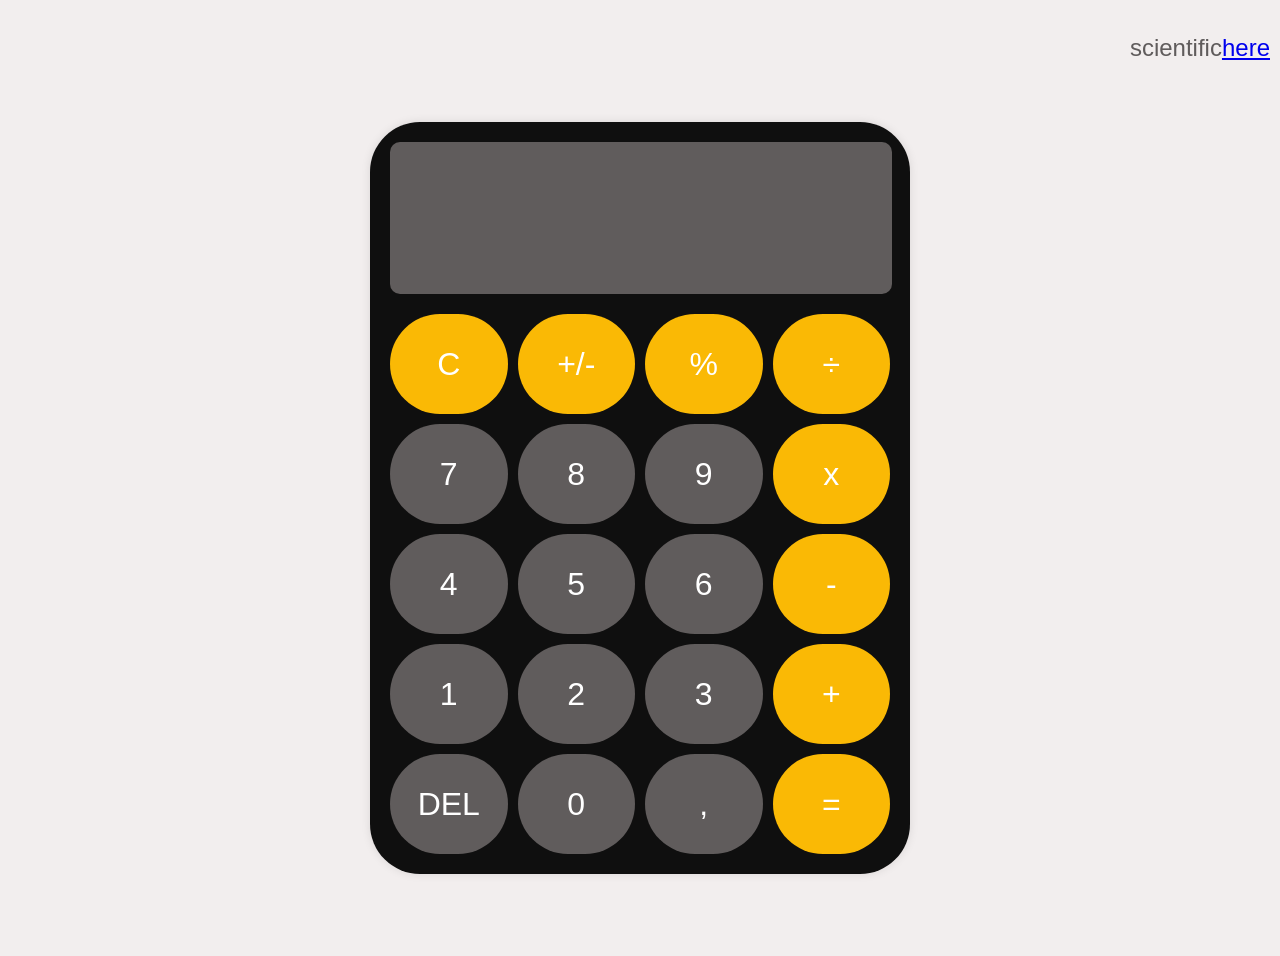
==== Simple-Calculater.html @ 41bdbbec "fisrt commit" ====
<!DOCTYPE html>
<html lang="en">
<head>
    <meta charset="UTF-8">
    <meta name="viewport" content="width=device-width, initial-scale=1.0">
    <title>Simple Calculator</title>
    <link rel="stylesheet" href="Style.css">
    
</head>
<body>
    <p id="scientific">scientific<a href="scientific-calculater.html">here</a></p>
    
    <div class="calculator">
        <input type="text" id="display" readonly>
        <div id="keys">
            <button onclick="clearDisplay()" class="operator-btn">C</button>
            <button onclick="appendToDisplay('-')" class="operator-btn">+/-</button>
            <button onclick="appendToDisplay('%')" class="operator-btn">%</button>
            <button onclick="appendToDisplay('/')" class="operator-btn">÷</button>
            <button onclick="appendToDisplay('7')">7</button>
            <button onclick="appendToDisplay('8')">8</button>
            <button onclick="appendToDisplay('9')">9</button>
            <button onclick="appendToDisplay('*')" class="operator-btn">x</button>
            <button onclick="appendToDisplay('4')">4</button>
            <button onclick="appendToDisplay('5')">5</button>
            <button onclick="appendToDisplay('6')">6</button>
            <button onclick="appendToDisplay('-')" class="operator-btn">-</button>
            <button onclick="appendToDisplay('1')">1</button>
            <button onclick="appendToDisplay('2')">2</button>
            <button onclick="appendToDisplay('3')">3</button>
            <button onclick="appendToDisplay('+')" class="operator-btn">+</button>
            <button onclick="deleteLastCharacter()">DEL</button>
            <button onclick="appendToDisplay('0')">0</button>
            <button onclick="appendToDisplay('.')">,</button>
            <button onclick="calculate('=')" class="operator-btn">=</button>
            

        </div>
    </div>
<script src="script.js"></script>
</body>
</html>
---- Style.css ----
button{
    width: 100%;
    height: 100px;
    border-radius: 50px;
    border: none;
    background-color: hsl(0, 2%, 37%);
    color: white;
    font-size: 3rem;
    font-weight: 2px;
    cursor: pointer;
    transition: background-color 0.3s ease;
    

}
#display{
    width: 98%;
    height: 150px;
    border-radius: 10px;
    border: none;
    background-color: hsl(0, 2%, 37%);
    color: white;
    font-size: 5rem;
    text-align: right;
    padding-right: 10px;
}
#keys{
    display: grid;
    grid-template-columns: repeat(4, 1fr);
    gap: 10px;
    margin-top: 20px;
    color: white;
}
body{
    display: flex;
    justify-content: center;
    align-items: center;
    height: 100vh;
    background-color: hsl(0, 12%, 94%);
    font-family: 'Arial', sans-serif;
    
}
.calculator{
    
    background-color: hsl(0, 0%, 6%);
    border-radius: 50px;
    box-shadow: 0 0 10px rgba(0, 0, 0, 0.1);
    margin-top: 60px;
    margin-bottom: 20px;
    overflow: hidden;
    padding: 20px;
}
button:hover{
    background-color: hsl(0, 2%, 47%);
}
button:active{
    background-color: hsl(0, 2%, 67%);
}
.operator-btn{
    background-color: hsl(44, 96%, 50%);
}
@media screen {
    body {
        padding: 20px;
    }
    .calculator {
        width: 100%;
        height: auto;
        max-width: 500px;
    }
    .display {
        font-size: 3rem;
    }
    button {
        font-size: 2rem;
    }
}
#scientific{
    position: absolute;
    top: 10px;
    right: 10px;
    font-size: 1.5rem;
    color: hsl(0, 2%, 37%);
}
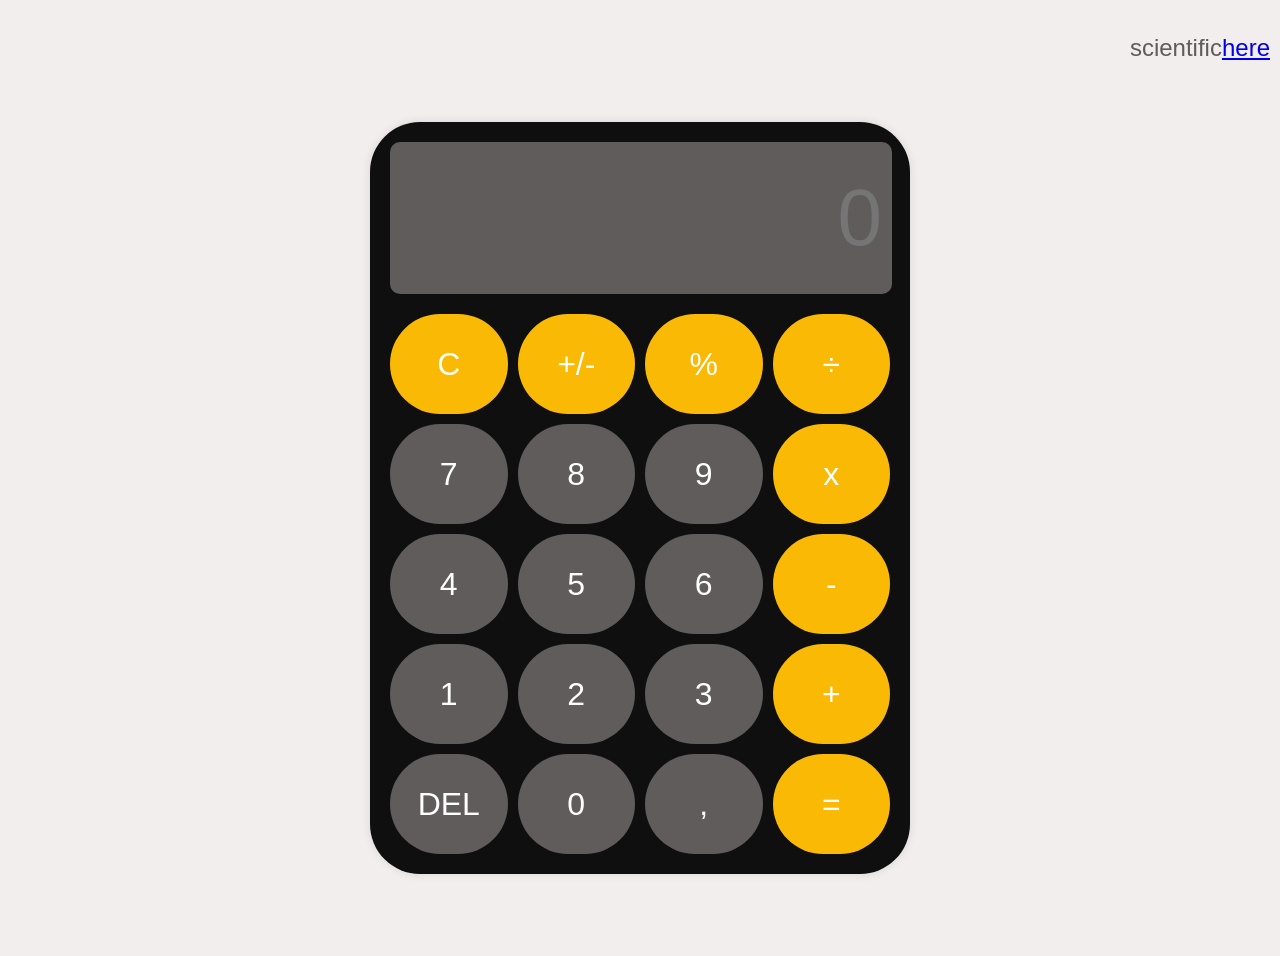
==== commit b5b2ddaa: "fix html entry" ====
--- a/Simple-Calculater.html
+++ b/Simple-Calculater.html
@@ -11,7 +11,7 @@
     <p id="scientific">scientific<a href="scientific-calculater.html">here</a></p>
     
     <div class="calculator">
-        <input type="text" id="display" readonly>
+        <input type="text" id="display" placeholder="0" readonly>
         <div id="keys">
             <button onclick="clearDisplay()" class="operator-btn">C</button>
             <button onclick="appendToDisplay('-')" class="operator-btn">+/-</button>
